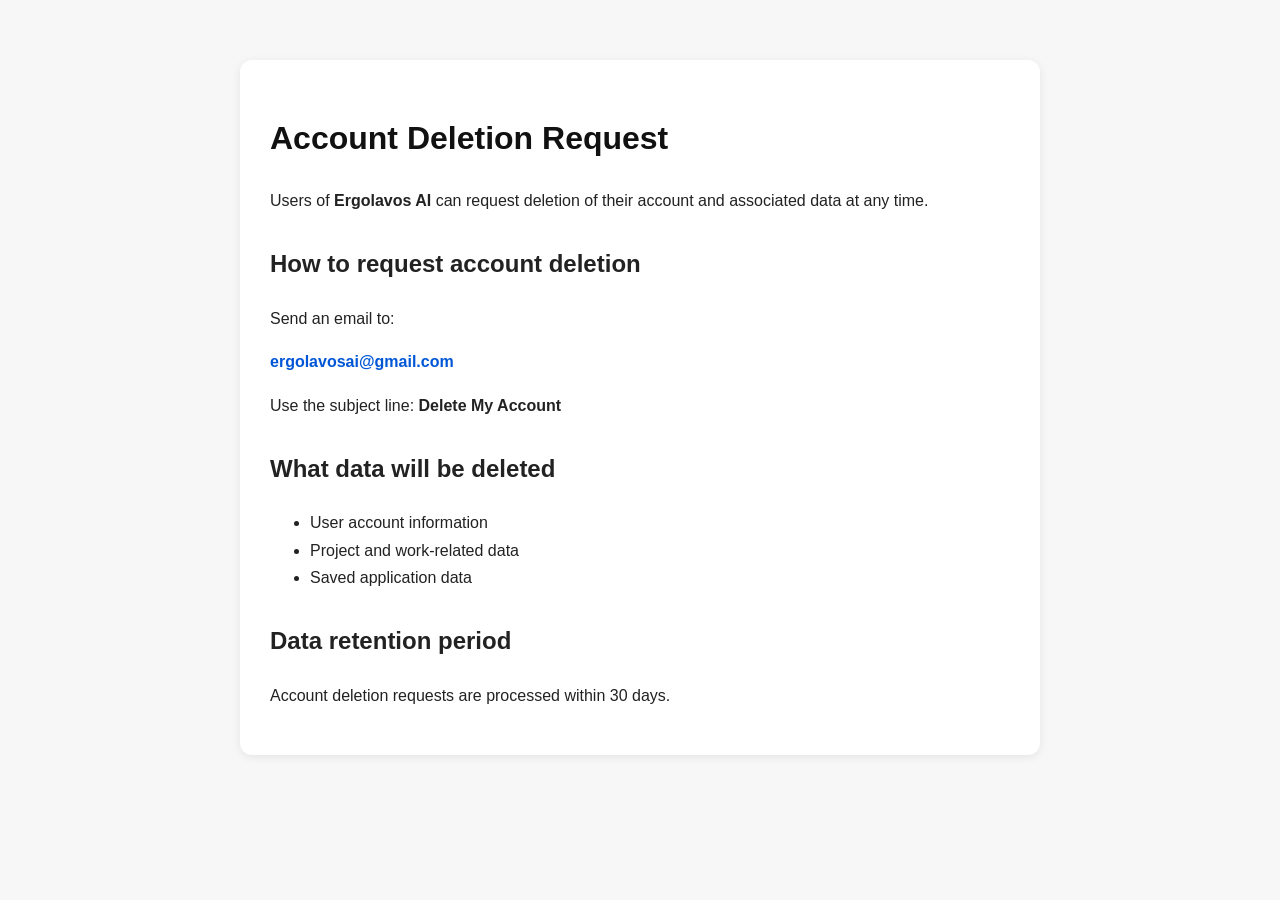
==== delete-account.html @ 6ca3afad "Create delete-account.html" ====
<!DOCTYPE html>
<html lang="en">
<head>
  <meta charset="UTF-8" />
  <meta name="viewport" content="width=device-width, initial-scale=1.0" />
  <title>Account Deletion Request - Ergolavos AI</title>
  <style>
    body {
      font-family: Arial, sans-serif;
      max-width: 800px;
      margin: 40px auto;
      padding: 20px;
      line-height: 1.7;
      background: #f7f7f7;
      color: #222;
    }

    .container {
      background: white;
      padding: 30px;
      border-radius: 12px;
      box-shadow: 0 2px 10px rgba(0,0,0,0.08);
    }

    h1 {
      color: #111;
    }

    h2 {
      margin-top: 30px;
    }

    .email {
      font-weight: bold;
      color: #0056d6;
    }
  </style>
</head>
<body>
  <div class="container">
    <h1>Account Deletion Request</h1>

    <p>
      Users of <strong>Ergolavos AI</strong> can request deletion of their
      account and associated data at any time.
    </p>

    <h2>How to request account deletion</h2>

    <p>
      Send an email to:
    </p>

    <p class="email">
      ergolavosai@gmail.com
    </p>

    <p>
      Use the subject line:
      <strong>Delete My Account</strong>
    </p>

    <h2>What data will be deleted</h2>

    <ul>
      <li>User account information</li>
      <li>Project and work-related data</li>
      <li>Saved application data</li>
    </ul>

    <h2>Data retention period</h2>

    <p>
      Account deletion requests are processed within 30 days.
    </p>
  </div>
</body>
</html>
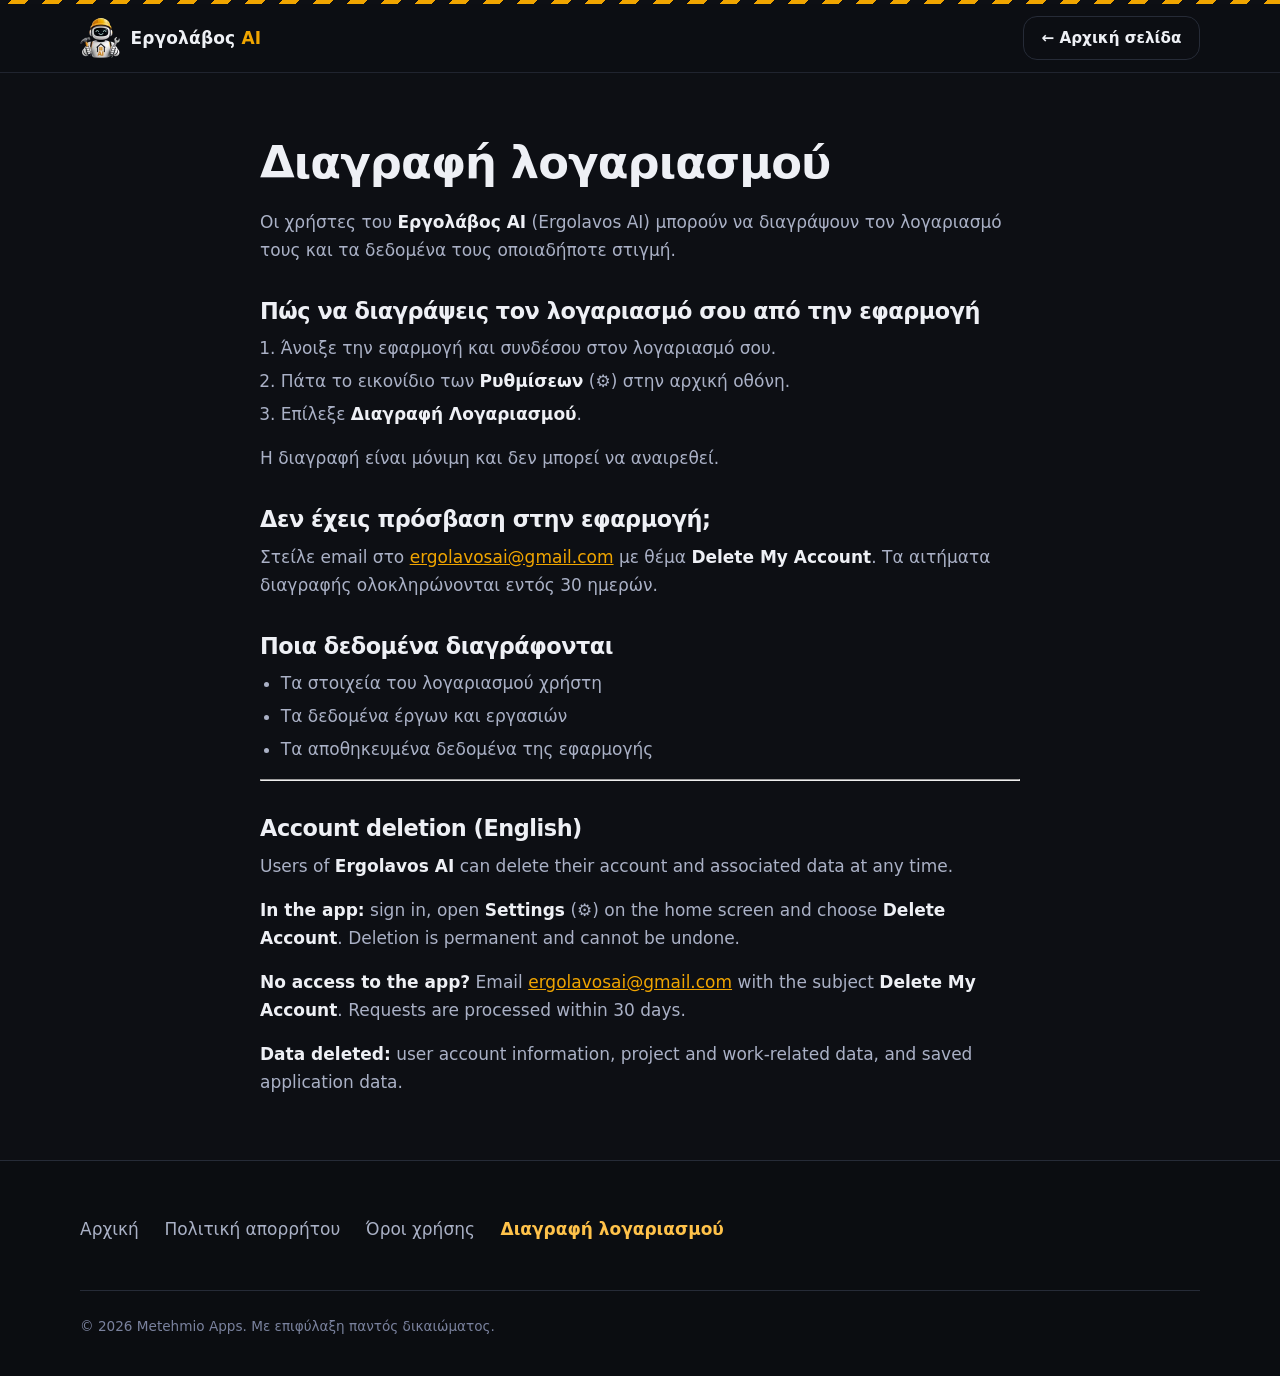
==== commit 74cee849: "Add files via upload" ====
--- a/delete-account.html
+++ b/delete-account.html
@@ -1,78 +1,75 @@
-<!DOCTYPE html>
-<html lang="en">
+<!doctype html>
+<html lang="el">
 <head>
-  <meta charset="UTF-8" />
-  <meta name="viewport" content="width=device-width, initial-scale=1.0" />
-  <title>Account Deletion Request - Ergolavos AI</title>
-  <style>
-    body {
-      font-family: Arial, sans-serif;
-      max-width: 800px;
-      margin: 40px auto;
-      padding: 20px;
-      line-height: 1.7;
-      background: #f7f7f7;
-      color: #222;
-    }
-
-    .container {
-      background: white;
-      padding: 30px;
-      border-radius: 12px;
-      box-shadow: 0 2px 10px rgba(0,0,0,0.08);
-    }
-
-    h1 {
-      color: #111;
-    }
-
-    h2 {
-      margin-top: 30px;
-    }
-
-    .email {
-      font-weight: bold;
-      color: #0056d6;
-    }
-  </style>
+  <meta charset="utf-8">
+  <meta name="viewport" content="width=device-width, initial-scale=1">
+  <title>Διαγραφή Λογαριασμού - Εργολάβος AI | Account Deletion - Ergolavos AI</title>
+  <meta name="description" content="Πώς να διαγράψεις τον λογαριασμό σου και τα δεδομένα σου από την εφαρμογή Εργολάβος AI. How to delete your Ergolavos AI account and data.">
+  <meta name="theme-color" content="#0d0f14">
+  <meta http-equiv="Content-Security-Policy" content="default-src 'none'; img-src 'self'; style-src 'self'; script-src 'none'; connect-src 'none'; font-src 'none'; object-src 'none'; base-uri 'self'; form-action 'none'">
+  <link rel="canonical" href="https://ergolavosai.gr/delete-account.html">
+  <link rel="icon" href="favicon.ico" sizes="48x48">
+  <link rel="icon" href="favicon-32.png" type="image/png" sizes="32x32">
+  <link rel="apple-touch-icon" href="apple-touch-icon.png">
+  <link rel="stylesheet" href="styles.css">
 </head>
 <body>
-  <div class="container">
-    <h1>Account Deletion Request</h1>
 
-    <p>
-      Users of <strong>Ergolavos AI</strong> can request deletion of their
-      account and associated data at any time.
-    </p>
+<div class="topbar" aria-hidden="true"></div>
+<header class="site-header">
+  <div class="wrap">
+    <a class="brand" href="index.html" aria-label="Εργολάβος AI – αρχική">
+      <img src="assets/mascot-80.webp" width="40" height="40" alt="">
+      <span>Εργολάβος <b>AI</b></span>
+    </a>
+    <a class="btn btn-sm btn-ghost" href="index.html">← Αρχική σελίδα</a>
+  </div>
+</header>
 
-    <h2>How to request account deletion</h2>
+<main class="doc">
+  <h1>Διαγραφή λογαριασμού</h1>
+  <p>Οι χρήστες του <strong>Εργολάβος AI</strong> (Ergolavos AI) μπορούν να διαγράψουν τον λογαριασμό τους και τα δεδομένα τους οποιαδήποτε στιγμή.</p>
 
-    <p>
-      Send an email to:
-    </p>
+  <h2>Πώς να διαγράψεις τον λογαριασμό σου από την εφαρμογή</h2>
+  <ol>
+    <li>Άνοιξε την εφαρμογή και συνδέσου στον λογαριασμό σου.</li>
+    <li>Πάτα το εικονίδιο των <strong>Ρυθμίσεων</strong> (⚙) στην αρχική οθόνη.</li>
+    <li>Επίλεξε <strong>Διαγραφή Λογαριασμού</strong>.</li>
+  </ol>
+  <p>Η διαγραφή είναι μόνιμη και δεν μπορεί να αναιρεθεί.</p>
 
-    <p class="email">
-      ergolavosai@gmail.com
-    </p>
+  <h2>Δεν έχεις πρόσβαση στην εφαρμογή;</h2>
+  <p>Στείλε email στο <a href="mailto:ergolavosai@gmail.com?subject=Delete%20My%20Account">ergolavosai@gmail.com</a> με θέμα <strong>Delete My Account</strong>. Τα αιτήματα διαγραφής ολοκληρώνονται εντός 30 ημερών.</p>
 
-    <p>
-      Use the subject line:
-      <strong>Delete My Account</strong>
-    </p>
+  <h2>Ποια δεδομένα διαγράφονται</h2>
+  <ul>
+    <li>Τα στοιχεία του λογαριασμού χρήστη</li>
+    <li>Τα δεδομένα έργων και εργασιών</li>
+    <li>Τα αποθηκευμένα δεδομένα της εφαρμογής</li>
+  </ul>
 
-    <h2>What data will be deleted</h2>
+  <hr class="doc-sep">
 
-    <ul>
-      <li>User account information</li>
-      <li>Project and work-related data</li>
-      <li>Saved application data</li>
-    </ul>
+  <section lang="en" aria-labelledby="en-title">
+    <h2 id="en-title">Account deletion (English)</h2>
+    <p>Users of <strong>Ergolavos AI</strong> can delete their account and associated data at any time.</p>
+    <p><strong>In the app:</strong> sign in, open <strong>Settings</strong> (⚙) on the home screen and choose <strong>Delete Account</strong>. Deletion is permanent and cannot be undone.</p>
+    <p><strong>No access to the app?</strong> Email <a href="mailto:ergolavosai@gmail.com?subject=Delete%20My%20Account">ergolavosai@gmail.com</a> with the subject <strong>Delete My Account</strong>. Requests are processed within 30 days.</p>
+    <p><strong>Data deleted:</strong> user account information, project and work-related data, and saved application data.</p>
+  </section>
+</main>
 
-    <h2>Data retention period</h2>
+<footer class="site-footer doc-footer">
+  <div class="wrap">
+    <nav class="doc-links" aria-label="Νομικά">
+      <a href="index.html">Αρχική</a>
+      <a href="privacy-policy.html">Πολιτική απορρήτου</a>
+      <a href="terms.html">Όροι χρήσης</a>
+      <a href="delete-account.html" aria-current="page">Διαγραφή λογαριασμού</a>
+    </nav>
+    <div class="legal"><p>© 2026 Metehmio Apps. Με επιφύλαξη παντός δικαιώματος.</p></div>
+  </div>
+</footer>
 
-    <p>
-      Account deletion requests are processed within 30 days.
-    </p>
-  </div>
 </body>
 </html>
--- a/styles.css
+++ b/styles.css
@@ -0,0 +1,343 @@
+/* Εργολάβος AI — ergolavosai.gr
+   Παλέτα από το tailwind.config.js της εφαρμογής. Χωρίς εξωτερικές γραμματοσειρές ή βιβλιοθήκες. */
+
+:root {
+  --bg: #0d0f14;
+  --card: #161920;
+  --card-2: #1c2029;
+  --line: #262b37;
+  --accent: #f0a500;
+  --accent-2: #ffc24a;
+  --danger: #ff4757;
+  --success: #00d084;
+  --blue: #3d8ef8;
+  --muted: #7a829e;
+  --soft: #aab1c6;
+  --text: #eef0f5;
+  --radius: 20px;
+  --maxw: 1120px;
+  color-scheme: dark;
+}
+
+*,
+*::before,
+*::after { box-sizing: border-box; }
+
+html {
+  scroll-behavior: smooth;
+  scroll-padding-top: 84px;
+  -webkit-text-size-adjust: 100%;
+  text-size-adjust: 100%;
+}
+
+@media (prefers-reduced-motion: reduce) {
+  html { scroll-behavior: auto; }
+}
+
+body {
+  margin: 0;
+  background: var(--bg);
+  color: var(--text);
+  font: 400 1.0625rem/1.65 system-ui, -apple-system, "Segoe UI", Roboto, "Helvetica Neue", Arial, sans-serif;
+  -webkit-font-smoothing: antialiased;
+  overflow-x: hidden;
+}
+
+img { max-width: 100%; height: auto; display: block; }
+a { color: var(--accent); }
+a:hover { color: var(--accent-2); }
+
+h1, h2, h3 { line-height: 1.15; letter-spacing: -0.02em; margin: 0 0 1rem; text-wrap: balance; }
+h1 { font-size: clamp(2.2rem, 7vw, 4rem); font-weight: 800; }
+h2 { font-size: clamp(1.7rem, 4.6vw, 2.7rem); font-weight: 800; }
+h3 { font-size: clamp(1.25rem, 2.8vw, 1.6rem); font-weight: 700; }
+p { margin: 0 0 1rem; color: var(--soft); text-wrap: pretty; }
+ul, ol { margin: 0; padding: 0; list-style: none; }
+
+.wrap { width: min(100% - 2rem, var(--maxw)); margin-inline: auto; }
+
+.sprite { position: absolute; width: 0; height: 0; overflow: hidden; }
+.i {
+  width: 1.25em; height: 1.25em; flex: none;
+  fill: none; stroke: currentColor; stroke-width: 2;
+  stroke-linecap: round; stroke-linejoin: round;
+}
+
+.skip {
+  position: absolute; left: 1rem; top: -4rem; z-index: 100;
+  background: var(--accent); color: #0d0f14; font-weight: 700;
+  padding: .7rem 1rem; border-radius: 10px; text-decoration: none;
+}
+.skip:focus { top: 1rem; }
+
+:focus-visible { outline: 3px solid var(--accent-2); outline-offset: 3px; border-radius: 6px; }
+
+/* ---------- Κουμπιά ---------- */
+.btn {
+  display: inline-flex; align-items: center; justify-content: center; gap: .6rem;
+  min-height: 48px; padding: .9rem 1.5rem;
+  background: var(--accent); color: #0d0f14;
+  font-weight: 700; font-size: 1rem; line-height: 1.2; text-align: center; text-decoration: none;
+  border-radius: 14px; border: 0;
+  box-shadow: 0 10px 34px rgba(240, 165, 0, .22);
+  transition: background .2s, transform .2s, box-shadow .2s;
+}
+.btn:hover { background: var(--accent-2); color: #0d0f14; transform: translateY(-2px); box-shadow: 0 14px 40px rgba(240, 165, 0, .32); }
+.btn-lg { padding: 1.1rem 1.8rem; font-size: 1.1rem; }
+.btn-sm { min-height: 44px; padding: .55rem 1.1rem; font-size: .95rem; box-shadow: none; }
+.btn-ghost {
+  background: transparent; color: var(--text); border: 1px solid var(--line); box-shadow: none;
+}
+.btn-ghost:hover { background: var(--card); color: var(--text); border-color: #3a4152; box-shadow: none; }
+
+/* ---------- Header ---------- */
+.topbar { height: 4px; background: repeating-linear-gradient(-45deg, var(--accent) 0 12px, var(--bg) 12px 24px); }
+
+.site-header {
+  position: sticky; top: 0; z-index: 50;
+  background: rgba(13, 15, 20, .82);
+  -webkit-backdrop-filter: blur(14px); backdrop-filter: blur(14px);
+  border-bottom: 1px solid rgba(38, 43, 55, .8);
+}
+.site-header .wrap { display: flex; align-items: center; justify-content: space-between; gap: 1rem; min-height: 68px; }
+.brand { display: inline-flex; align-items: center; gap: .65rem; text-decoration: none; color: var(--text); font-weight: 800; letter-spacing: .01em; }
+.brand img { width: 40px; height: 40px; }
+.brand span b { color: var(--accent); font-weight: 800; }
+.nav { display: none; gap: 1.8rem; }
+.nav a { color: var(--soft); text-decoration: none; font-size: .98rem; font-weight: 500; padding: .5rem 0; }
+.nav a:hover { color: var(--text); }
+@media (min-width: 880px) { .nav { display: flex; } }
+
+/* ---------- Hero ---------- */
+.hero {
+  position: relative; overflow: hidden;
+  padding-block: clamp(2.5rem, 7vw, 5.5rem) clamp(3rem, 7vw, 6rem);
+  background:
+    radial-gradient(700px 420px at 78% 30%, rgba(240, 165, 0, .16), transparent 70%),
+    radial-gradient(500px 300px at 8% 0%, rgba(61, 142, 248, .09), transparent 70%);
+}
+.hero::before {
+  content: ""; position: absolute; inset: 0; pointer-events: none;
+  background-image:
+    linear-gradient(rgba(255, 255, 255, .035) 1px, transparent 1px),
+    linear-gradient(90deg, rgba(255, 255, 255, .035) 1px, transparent 1px);
+  background-size: 48px 48px;
+  -webkit-mask-image: radial-gradient(ellipse at 60% 40%, #000 20%, transparent 75%);
+  mask-image: radial-gradient(ellipse at 60% 40%, #000 20%, transparent 75%);
+}
+.hero .wrap { position: relative; display: grid; gap: 3rem; align-items: center; }
+@media (min-width: 900px) { .hero .wrap { grid-template-columns: 1.1fr .9fr; gap: 2rem; } }
+
+.eyebrow {
+  display: inline-flex; align-items: center; gap: .55rem;
+  font-size: .85rem; font-weight: 700; letter-spacing: .06em;
+  color: var(--accent); margin-bottom: 1.1rem;
+}
+.eyebrow::before { content: ""; width: 28px; height: 3px; background: var(--accent); border-radius: 2px; }
+
+.hero h1 em { font-style: normal; color: var(--accent); }
+.lead { font-size: clamp(1.1rem, 2.4vw, 1.3rem); max-width: 34em; color: var(--soft); }
+.cta-row { display: flex; flex-wrap: wrap; gap: .9rem; margin-top: 1.8rem; }
+.hero-note { margin: 1.1rem 0 0; font-size: .92rem; color: var(--muted); }
+@media (max-width: 559px) { .cta-row .btn { width: 100%; } }
+
+.hero-visual { position: relative; display: grid; place-items: center; padding: 1rem 0 2rem; }
+.hero-visual .phone { width: min(74vw, 310px); }
+.hero-mascot {
+  position: absolute; left: 50%; bottom: 0; width: clamp(120px, 30vw, 190px);
+  transform: translateX(-168%);
+  filter: drop-shadow(0 18px 24px rgba(0, 0, 0, .55));
+}
+@media (min-width: 900px) { .hero-mascot { transform: translateX(-150%); } }
+@media (prefers-reduced-motion: no-preference) {
+  .hero-mascot { animation: bob 6s ease-in-out infinite; }
+  @keyframes bob { 0%, 100% { translate: 0 0; } 50% { translate: 0 -10px; } }
+}
+
+/* ---------- Τηλέφωνο ---------- */
+.phone {
+  position: relative; border-radius: 2.3rem; padding: 8px;
+  background: linear-gradient(150deg, #2d3340, #12141a 60%);
+  border: 1px solid #343b4b;
+  box-shadow: 0 30px 60px -20px rgba(0, 0, 0, .75), 0 0 0 1px rgba(240, 165, 0, .08), 0 0 70px -10px rgba(240, 165, 0, .18);
+}
+.phone img { width: 100%; aspect-ratio: 360 / 700; border-radius: 1.75rem; background: var(--card); }
+
+/* ---------- Ενότητες ---------- */
+.section { padding-block: clamp(3.5rem, 8vw, 6.5rem); }
+.section-head { max-width: 40rem; margin-bottom: clamp(2rem, 5vw, 3.5rem); }
+.section-head.center { margin-inline: auto; text-align: center; }
+.section-head.center .eyebrow { justify-content: center; }
+.alt { background: linear-gradient(180deg, #11141a, #0d0f14); border-block: 1px solid rgba(38, 43, 55, .6); }
+
+/* Ερωτήσεις του εργολάβου */
+.asks { display: grid; gap: .9rem; }
+@media (min-width: 760px) { .asks { grid-template-columns: repeat(3, 1fr); } }
+.ask {
+  display: flex; align-items: flex-start; gap: .9rem;
+  background: var(--card); border: 1px solid var(--line); border-radius: var(--radius);
+  padding: 1.2rem 1.3rem; color: var(--text); font-weight: 600; line-height: 1.4;
+}
+.ask .i { color: var(--accent); margin-top: .1rem; font-size: 1.3em; }
+
+/* Λειτουργίες */
+.chips-row { display: flex; flex-wrap: wrap; gap: .6rem; margin-bottom: clamp(2.5rem, 6vw, 4.5rem); }
+.tag {
+  display: inline-flex; align-items: center; gap: .5rem;
+  padding: .5rem .95rem; border-radius: 999px;
+  background: var(--card); border: 1px solid var(--line);
+  color: var(--text); font-size: .95rem; font-weight: 600;
+}
+.tag .i { color: var(--accent); }
+
+.showcase { display: grid; gap: 2.2rem; align-items: center; padding-block: clamp(1.8rem, 4vw, 3rem); }
+@media (min-width: 860px) {
+  .showcase { grid-template-columns: 1fr 1fr; gap: 4rem; }
+  .showcase.flip .showcase-media { order: -1; }
+}
+.showcase-media { position: relative; display: grid; place-items: center; }
+.showcase-media::before {
+  content: ""; position: absolute; width: 90%; aspect-ratio: 1; border-radius: 50%;
+  background: radial-gradient(circle, rgba(240, 165, 0, .13), transparent 68%);
+}
+.showcase-media .phone { position: relative; width: min(70vw, 290px); }
+.num { display: inline-block; font-size: .85rem; font-weight: 800; letter-spacing: .08em; color: var(--accent); margin-bottom: .6rem; }
+
+.checks { display: grid; gap: .8rem; margin-top: 1.4rem; }
+.checks li { display: flex; gap: .75rem; color: var(--soft); }
+.checks .i { color: var(--success); margin-top: .22rem; }
+
+/* AI */
+.ai {
+  position: relative; overflow: hidden;
+  background:
+    radial-gradient(640px 380px at 85% 10%, rgba(240, 165, 0, .14), transparent 70%),
+    linear-gradient(180deg, #12151c, #0d0f14);
+  border-block: 1px solid rgba(240, 165, 0, .22);
+}
+.ai-grid { display: grid; gap: 3rem; align-items: center; }
+@media (min-width: 960px) { .ai-grid { grid-template-columns: 1fr 1.05fr; gap: 4rem; } }
+.duo { display: grid; grid-template-columns: 1fr 1fr; gap: 1rem; align-items: start; max-width: 600px; margin-inline: auto; }
+.duo .phone { padding: 6px; border-radius: 1.9rem; }
+.duo .phone img { border-radius: 1.5rem; }
+.duo figure { margin: 0; }
+.duo figure:nth-child(2) { margin-top: 2.2rem; }
+.duo figcaption { margin-top: .9rem; font-size: .88rem; color: var(--soft); text-align: center; line-height: 1.4; }
+
+.ai-kinds { display: grid; gap: 1rem; margin: 1.6rem 0; }
+.kind { display: flex; gap: 1rem; background: rgba(22, 25, 32, .8); border: 1px solid var(--line); border-radius: 16px; padding: 1.1rem 1.2rem; }
+.kind .i { color: var(--accent); font-size: 1.5em; margin-top: .1rem; }
+.kind h3 { font-size: 1.1rem; margin-bottom: .25rem; }
+.kind p { margin: 0; font-size: .98rem; }
+
+.try-title { font-size: .85rem; font-weight: 700; letter-spacing: .06em; color: var(--muted); margin: 1.8rem 0 .8rem; }
+.qs { display: flex; flex-wrap: wrap; gap: .55rem; }
+.qs li {
+  border: 1px solid var(--line); background: var(--card); color: var(--text);
+  padding: .5rem .95rem; border-radius: 999px; font-size: .94rem; line-height: 1.4;
+}
+
+.notice {
+  display: flex; gap: .8rem; margin-top: 1.6rem; padding: 1rem 1.1rem;
+  border-radius: 14px; border: 1px solid rgba(240, 165, 0, .3); background: rgba(240, 165, 0, .07);
+  font-size: .93rem; color: var(--soft); line-height: 1.5;
+}
+.notice .i { color: var(--accent); margin-top: .1rem; }
+
+/* Πώς λειτουργεί */
+.steps { display: grid; gap: 1.2rem; counter-reset: step; }
+@media (min-width: 820px) { .steps { grid-template-columns: repeat(3, 1fr); gap: 1.5rem; } }
+.step {
+  position: relative; counter-increment: step;
+  background: var(--card); border: 1px solid var(--line); border-radius: var(--radius);
+  padding: 1.8rem 1.6rem 1.6rem;
+}
+.step::before {
+  content: counter(step); display: grid; place-items: center;
+  width: 44px; height: 44px; margin-bottom: 1.1rem; border-radius: 12px;
+  background: var(--accent); color: #0d0f14; font-weight: 800; font-size: 1.15rem;
+}
+.step h3 { font-size: 1.2rem; }
+.step p { margin: 0; }
+
+/* Σε ποιους */
+.who { display: grid; gap: 1rem; grid-template-columns: repeat(auto-fit, minmax(230px, 1fr)); }
+.who li {
+  display: flex; align-items: center; gap: .9rem;
+  background: var(--card); border: 1px solid var(--line); border-radius: 16px;
+  padding: 1.1rem 1.2rem; font-weight: 600;
+}
+.who .i { color: var(--accent); font-size: 1.4em; }
+.who-note { margin-top: 1.6rem; max-width: 42rem; }
+
+/* Download */
+.download {
+  position: relative; overflow: hidden; display: grid; gap: 2rem; align-items: center; text-align: center;
+  background: radial-gradient(520px 300px at 85% 0%, rgba(240, 165, 0, .18), transparent 70%), linear-gradient(180deg, #1a1d26, #12141a);
+  border: 1px solid rgba(240, 165, 0, .35); border-radius: 28px;
+  padding: clamp(2.2rem, 6vw, 4.2rem) clamp(1.4rem, 5vw, 4rem);
+}
+.download::before {
+  content: ""; position: absolute; left: 0; right: 0; top: 0; height: 6px;
+  background: repeating-linear-gradient(-45deg, var(--accent) 0 12px, #12141a 12px 24px);
+}
+.download img { width: clamp(130px, 28vw, 220px); margin-inline: auto; filter: drop-shadow(0 18px 24px rgba(0, 0, 0, .5)); }
+@media (min-width: 860px) {
+  .download { grid-template-columns: auto 1fr; text-align: left; gap: 3.5rem; }
+  .download img { margin: 0; }
+}
+.download p { max-width: 36rem; }
+.download .small { margin-top: 1.1rem; font-size: .93rem; color: var(--muted); }
+.download .small a { color: var(--soft); }
+.download .small a:hover { color: var(--accent-2); }
+
+/* Footer */
+.site-footer { margin-top: clamp(3rem, 7vw, 5rem); border-top: 1px solid var(--line); padding-block: 3rem 2rem; background: #0b0d11; }
+.foot-grid { display: grid; gap: 2.2rem; }
+@media (min-width: 760px) { .foot-grid { grid-template-columns: 1.4fr 1fr 1fr 1fr; } }
+.foot-grid h2 { font-size: .85rem; letter-spacing: .08em; color: var(--muted); font-weight: 700; margin-bottom: .9rem; }
+.foot-grid ul { display: grid; gap: .55rem; }
+.foot-grid a { color: var(--soft); text-decoration: none; display: inline-block; padding: .15rem 0; }
+.foot-grid a:hover { color: var(--accent-2); text-decoration: underline; }
+.foot-about p { font-size: .95rem; max-width: 22rem; margin-top: .9rem; }
+.legal { margin-top: 2.5rem; padding-top: 1.5rem; border-top: 1px solid var(--line); font-size: .85rem; color: var(--muted); }
+.legal p { color: var(--muted); margin: 0 0 .4rem; }
+
+/* ---------- Διακριτικά animations (μόνο όπου υποστηρίζονται, χωρίς JavaScript) ---------- */
+@media (prefers-reduced-motion: no-preference) {
+  @supports (animation-timeline: view()) {
+    .reveal { animation: rise linear both; animation-timeline: view(); animation-range: cover 0% cover 18%; }
+    @keyframes rise { from { opacity: 0; transform: translateY(28px); } to { opacity: 1; transform: none; } }
+  }
+}
+
+/* ---------- 404 ---------- */
+.nf { min-height: 70vh; display: grid; place-items: center; text-align: center; padding: 3rem 1rem; }
+.nf img { width: 160px; margin: 0 auto 1.5rem; }
+
+/* Εξαγωγή PDF */
+.pdf-band {
+  display: flex; gap: 1.2rem; align-items: flex-start;
+  margin-top: clamp(1.8rem, 4vw, 3rem); padding: 1.6rem 1.7rem;
+  border-radius: var(--radius); border: 1px solid rgba(240, 165, 0, .3);
+  background: linear-gradient(135deg, rgba(240, 165, 0, .09), rgba(22, 25, 32, .9));
+}
+.pdf-band > .i { font-size: 2em; color: var(--accent); margin-top: .1rem; }
+.pdf-band h3 { font-size: 1.3rem; margin-bottom: .4rem; }
+.pdf-band p { margin: 0 0 .4rem; }
+.pdf-band .small { margin: 0; font-size: .92rem; color: var(--soft); }
+
+/* ---------- Νομικές σελίδες (απόρρητο, όροι, διαγραφή λογαριασμού) ---------- */
+.doc { width: min(100% - 2rem, 760px); margin: clamp(2rem, 6vw, 4rem) auto; }
+.doc h1 { font-size: clamp(1.9rem, 5vw, 2.8rem); margin-bottom: 1.2rem; }
+.doc h2 { font-size: clamp(1.15rem, 3vw, 1.4rem); margin: 2.2rem 0 .6rem; color: var(--text); }
+.doc p, .doc li { color: var(--soft); }
+.doc ul { padding-left: 1.3rem; list-style: disc; margin: 0 0 1rem; }
+.doc li { margin-bottom: .3rem; }
+.doc strong { color: var(--text); }
+.doc ol { padding-left: 1.3rem; margin: 0 0 1rem; list-style: decimal; }
+.doc-footer { margin-top: 3rem; }
+.doc-links { display: flex; flex-wrap: wrap; gap: .4rem 1.6rem; }
+.doc-links a { color: var(--soft); text-decoration: none; padding: .4rem 0; }
+.doc-links a:hover, .doc-links a[aria-current="page"] { color: var(--accent-2); }
+.doc-links a[aria-current="page"] { font-weight: 700; }
